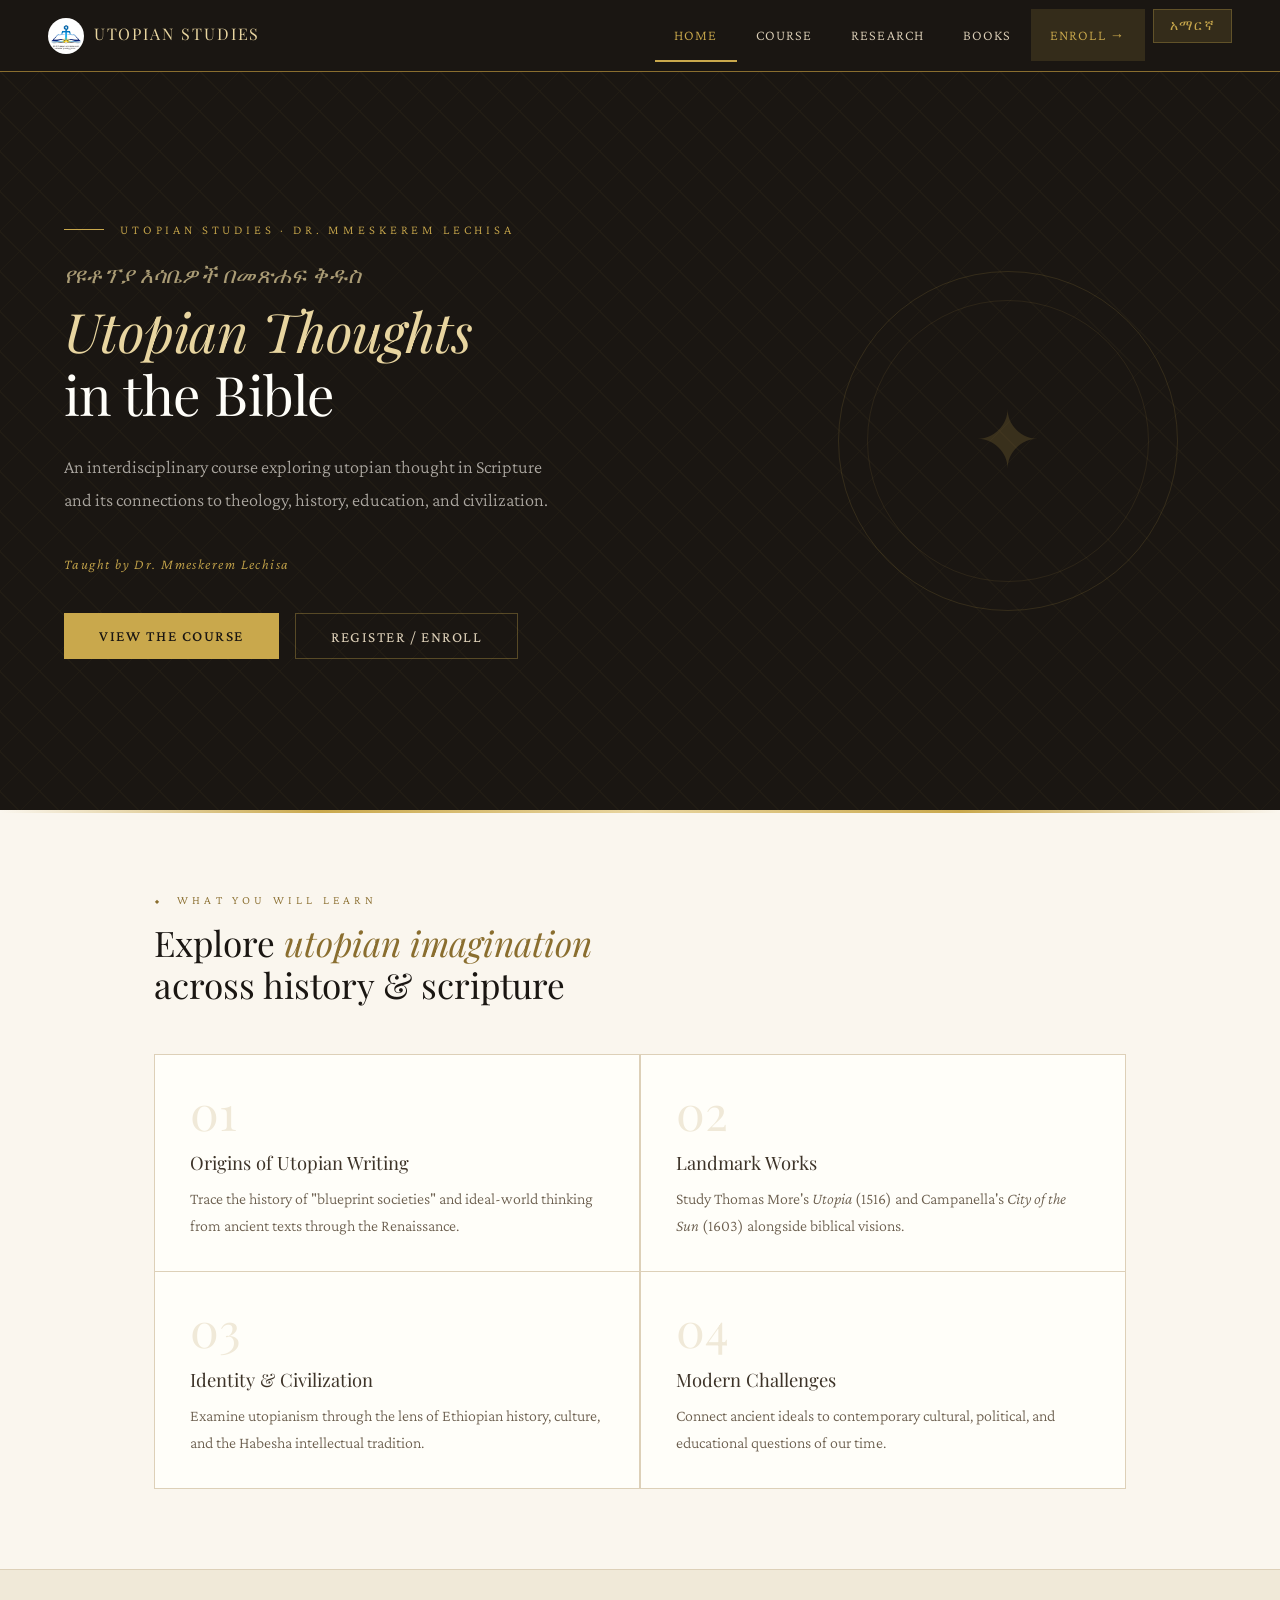
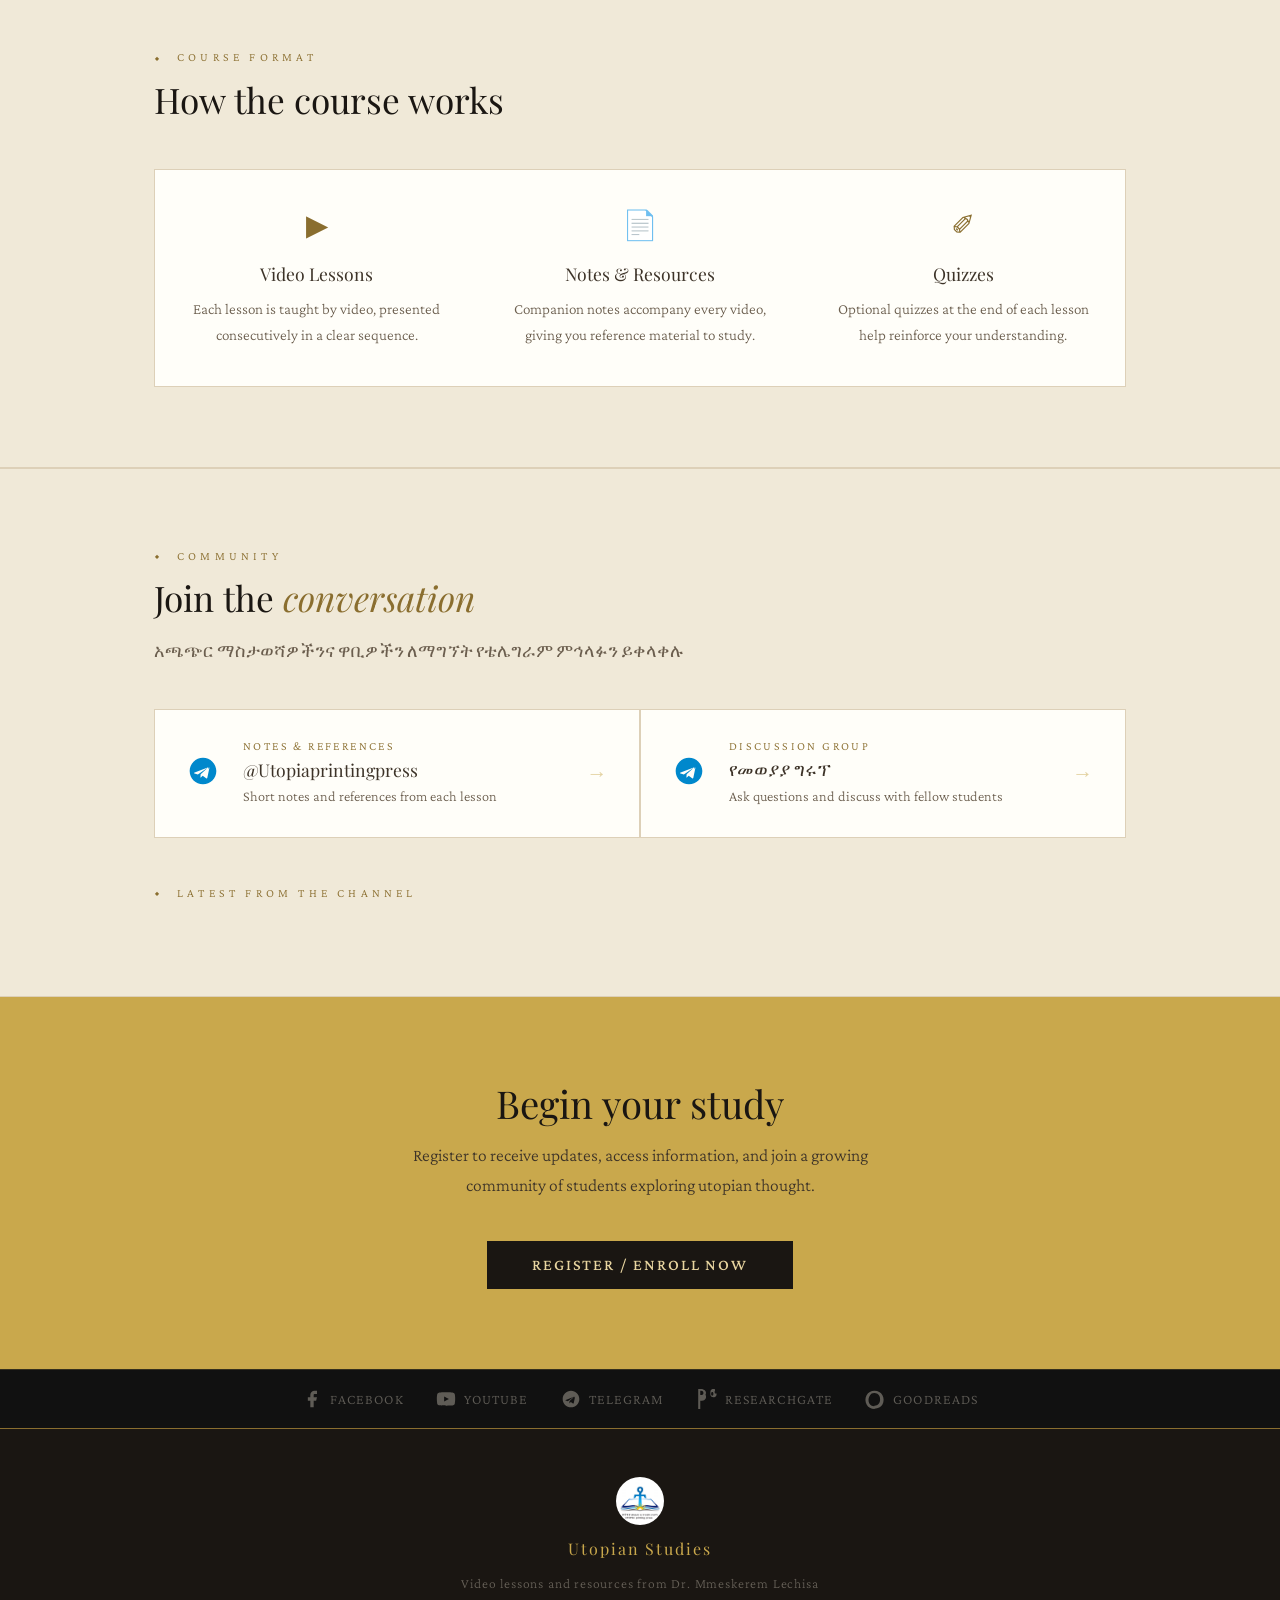
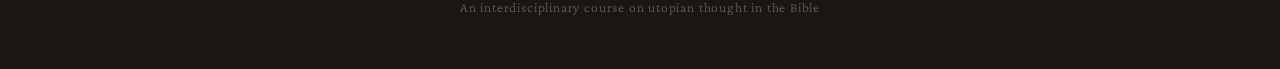
==== index.html @ ffee4a9e "Add files via upload" ====
<!DOCTYPE html>
<html lang="en">
<head>
<meta charset="UTF-8">
<meta name="viewport" content="width=device-width, initial-scale=1">
<title>Home | Utopian Studies</title>
<meta name="description" content="Video lessons and resources from Dr. Mmeskerem Lechisa.">
<link rel="preconnect" href="https://fonts.googleapis.com">
<link href="https://fonts.googleapis.com/css2?family=Playfair+Display:ital,wght@0,400;0,600;1,400&family=Crimson+Pro:ital,wght@0,300;0,400;0,500;1,300;1,400&display=swap" rel="stylesheet">
<link rel="stylesheet" href="css/style.css">
<style>
.telegram-section{background:var(--parchment-dark);border-top:1px solid var(--parchment-border);border-bottom:1px solid var(--parchment-border)}
.telegram-inner{padding-top:5rem;padding-bottom:5rem}
.telegram-intro{font-size:1.1rem;color:var(--ink-soft);line-height:1.9;margin-bottom:2.5rem;max-width:620px}
.telegram-cards{display:grid;grid-template-columns:1fr 1fr;gap:1.5px;background:var(--parchment-border);border:1.5px solid var(--parchment-border);margin-bottom:3rem}
.tg-card{background:var(--white);padding:1.8rem 2rem;display:flex;align-items:center;gap:1.5rem;text-decoration:none;transition:background 0.2s}
.tg-card:hover{background:var(--parchment)}
.tg-icon{color:#0088cc;flex-shrink:0}
.tg-info{flex:1}
.tg-label{font-size:0.75rem;letter-spacing:0.2em;text-transform:uppercase;color:var(--gold-dark);margin-bottom:0.3rem}
.tg-name{font-family:'Playfair Display',serif;font-size:1.1rem;color:var(--ink-mid);margin-bottom:0.3rem}
.tg-desc{font-size:0.9rem;color:var(--ink-soft);line-height:1.5}
.tg-arrow{color:var(--gold);font-size:1.3rem;opacity:0.5;transition:opacity 0.2s,transform 0.2s;flex-shrink:0}
.tg-card:hover .tg-arrow{opacity:1;transform:translateX(4px)}
.tg-embed-wrap{max-width:540px}
@media(max-width:700px){.telegram-cards{grid-template-columns:1fr}.tg-embed-wrap{max-width:100%}}
</style>
</head>
<body>

<nav>
  <a class="nav-brand" href="index.html" data-t="nav_brand"><img src="images/logo.jpg" alt="Utopia Printing Press logo" class="nav-logo">Utopian Studies</a>
  <button class="nav-toggle" aria-label="Toggle menu">&#9776;</button>
  <ul class="nav-links">
    <li><a href="index.html" class="active" data-t="nav_home">Home</a></li>
    <li><a href="course.html" data-t="nav_course">Course</a></li>
    <li><a href="about.html" data-t="nav_research">Research</a></li>
    <li><a href="books.html" data-t="nav_books">Books</a></li>
    <li><a href="enroll.html" class="nav-enroll" data-t="nav_enroll">Enroll &rarr;</a></li>
    <li><button id="lang-toggle-btn" onclick="toggleLang()" class="lang-btn">አማርኛ</button></li>
  </ul>
</nav>

<section class="hero">
  <div class="hero-bg-pattern"></div>
  <div class="hero-ornament"></div>
  <div class="hero-content">
    <div class="hero-eyebrow" data-t="hero_eyebrow">Utopian Studies &middot; Dr. Mmeskerem Lechisa</div>
    <div class="hero-amharic" data-t="hero_amharic">የዩቶፕያ እሳቤዎች በመጽሐፍ ቅዱስ</div>
    <h1 class="hero-title" data-t="hero_title"><em>Utopian Thoughts</em><br>in the Bible</h1>
    <p class="hero-desc" data-t="hero_desc">An interdisciplinary course exploring utopian thought in Scripture and its connections to theology, history, education, and civilization.</p>
    <p class="hero-author" data-t="hero_author">Taught by Dr. Mmeskerem Lechisa</p>
    <div class="hero-ctas">
      <a class="btn-primary" href="course.html" data-t="hero_btn1">View the Course</a>
      <a class="btn-outline" href="enroll.html" data-t="hero_btn2">Register / Enroll</a>
    </div>
  </div>
</section>

<div class="gold-divider"></div>

<div class="section">
  <div class="section-label" data-t="learn_label">What you will learn</div>
  <h2 class="section-title" data-t="learn_title">Explore <em>utopian imagination</em><br>across history &amp; scripture</h2>
  <div class="learn-grid">
    <div class="learn-card">
      <div class="learn-num">01</div>
      <h3 data-t="learn_1_h">Origins of Utopian Writing</h3>
      <p data-t="learn_1_p">Trace the history of "blueprint societies" and ideal-world thinking from ancient texts through the Renaissance.</p>
    </div>
    <div class="learn-card">
      <div class="learn-num">02</div>
      <h3 data-t="learn_2_h">Landmark Works</h3>
      <p data-t="learn_2_p">Study Thomas More's <em>Utopia</em> (1516) and Campanella's <em>City of the Sun</em> (1603) alongside biblical visions.</p>
    </div>
    <div class="learn-card">
      <div class="learn-num">03</div>
      <h3 data-t="learn_3_h">Identity &amp; Civilization</h3>
      <p data-t="learn_3_p">Examine utopianism through the lens of Ethiopian history, culture, and the Habesha intellectual tradition.</p>
    </div>
    <div class="learn-card">
      <div class="learn-num">04</div>
      <h3 data-t="learn_4_h">Modern Challenges</h3>
      <p data-t="learn_4_p">Connect ancient ideals to contemporary cultural, political, and educational questions of our time.</p>
    </div>
  </div>
</div>

<div class="format-section">
  <div class="section format-section-inner">
    <div class="section-label" data-t="format_label">Course format</div>
    <h2 class="section-title" data-t="format_title">How the course works</h2>
    <div class="format-grid">
      <div class="format-card">
        <div class="format-icon">&#9654;</div>
        <h3 data-t="format_1_h">Video Lessons</h3>
        <p data-t="format_1_p">Each lesson is taught by video, presented consecutively in a clear sequence.</p>
      </div>
      <div class="format-card">
        <div class="format-icon">&#128196;</div>
        <h3 data-t="format_2_h">Notes &amp; Resources</h3>
        <p data-t="format_2_p">Companion notes accompany every video, giving you reference material to study.</p>
      </div>
      <div class="format-card">
        <div class="format-icon">&#10000;</div>
        <h3 data-t="format_3_h">Quizzes</h3>
        <p data-t="format_3_p">Optional quizzes at the end of each lesson help reinforce your understanding.</p>
      </div>
    </div>
  </div>
</div>

<div class="telegram-section">
  <div class="section telegram-inner">
    <div class="section-label" data-t="tg_label">Community</div>
    <h2 class="section-title" data-t="tg_title">Join the <em>conversation</em></h2>
    <p class="telegram-intro" data-t="tg_intro">አጫጭር ማስታወሻዎችንና ዋቢዎችን ለማግኘት የቴሌግራም ምኅላፉን ይቀላቀሉ</p>
    <div class="telegram-cards">
      <a class="tg-card" href="https://t.me/Utopiaprintingpress" target="_blank" rel="noopener">
        <div class="tg-icon">
          <svg viewBox="0 0 24 24" fill="none" width="32" height="32"><path d="M12 2C6.477 2 2 6.477 2 12s4.477 10 10 10 10-4.477 10-10S17.523 2 12 2zm4.93 7.057l-1.68 7.921c-.125.558-.453.694-.917.432l-2.54-1.873-1.226 1.18c-.135.135-.25.25-.512.25l.183-2.584 4.705-4.25c.204-.183-.045-.283-.316-.1L8.145 14.71l-2.503-.782c-.544-.17-.555-.544.114-.805l9.773-3.768c.453-.163.85.112.4 1.702z" fill="currentColor"/></svg>
        </div>
        <div class="tg-info">
          <div class="tg-label" data-t="tg_1_label">Notes &amp; References</div>
          <div class="tg-name" data-t="tg_1_name">@Utopiaprintingpress</div>
          <div class="tg-desc" data-t="tg_1_desc">Short notes and references from each lesson</div>
        </div>
        <div class="tg-arrow">&rarr;</div>
      </a>
      <a class="tg-card" href="https://t.me/+PyIFdfa0aEAzMmNk" target="_blank" rel="noopener">
        <div class="tg-icon">
          <svg viewBox="0 0 24 24" fill="none" width="32" height="32"><path d="M12 2C6.477 2 2 6.477 2 12s4.477 10 10 10 10-4.477 10-10S17.523 2 12 2zm4.93 7.057l-1.68 7.921c-.125.558-.453.694-.917.432l-2.54-1.873-1.226 1.18c-.135.135-.25.25-.512.25l.183-2.584 4.705-4.25c.204-.183-.045-.283-.316-.1L8.145 14.71l-2.503-.782c-.544-.17-.555-.544.114-.805l9.773-3.768c.453-.163.85.112.4 1.702z" fill="currentColor"/></svg>
        </div>
        <div class="tg-info">
          <div class="tg-label" data-t="tg_2_label">Discussion Group</div>
          <div class="tg-name" data-t="tg_2_name">የመወያያ ግሩፕ</div>
          <div class="tg-desc" data-t="tg_2_desc">Ask questions and discuss with fellow students</div>
        </div>
        <div class="tg-arrow">&rarr;</div>
      </a>
    </div>
    <div class="tg-embed-wrap">
      <div class="section-label" style="margin-bottom:1rem" data-t="tg_embed_label">Latest from the channel</div>
      <script async src="https://telegram.org/js/telegram-widget.js?22" data-telegram-post="Utopiaprintingpress/1" data-width="100%" data-color="C9A84C"></script>
    </div>
  </div>
</div>

<div class="register-section">
  <h2 data-t="reg_title">Begin your study</h2>
  <p data-t="reg_desc">Register to receive updates, access information, and join a growing community of students exploring utopian thought.</p>
  <a class="btn-dark" href="enroll.html" data-t="reg_btn">Register / Enroll Now</a>
</div>


<div class="social-bar">
  <div class="social-inner">
    <div class="social-links">
      <a href="https://www.facebook.com/meskerem.l.debele/" target="_blank" rel="noopener" class="social-link" aria-label="Facebook">
        <svg width="20" height="20" viewBox="0 0 24 24" fill="currentColor"><path d="M18 2h-3a5 5 0 00-5 5v3H7v4h3v8h4v-8h3l1-4h-4V7a1 1 0 011-1h3z"/></svg>
        <span>Facebook</span>
      </a>
      <a href="https://www.youtube.com/channel/UCU0HSw0Vh1EhM1_XMR0sj8A" target="_blank" rel="noopener" class="social-link" aria-label="YouTube">
        <svg width="20" height="20" viewBox="0 0 24 24" fill="currentColor"><path d="M22.54 6.42a2.78 2.78 0 00-1.95-1.96C18.88 4 12 4 12 4s-6.88 0-8.59.46a2.78 2.78 0 00-1.95 1.96A29 29 0 001 12a29 29 0 00.46 5.58A2.78 2.78 0 003.41 19.6C5.12 20 12 20 12 20s6.88 0 8.59-.46a2.78 2.78 0 001.95-1.95A29 29 0 0023 12a29 29 0 00-.46-5.58zM9.75 15.02V8.98L15.5 12l-5.75 3.02z"/></svg>
        <span>YouTube</span>
      </a>
      <a href="https://t.me/Utopiaprintingpress" target="_blank" rel="noopener" class="social-link" aria-label="Telegram Channel">
        <svg width="20" height="20" viewBox="0 0 24 24" fill="currentColor"><path d="M12 2C6.477 2 2 6.477 2 12s4.477 10 10 10 10-4.477 10-10S17.523 2 12 2zm4.93 7.057l-1.68 7.921c-.125.558-.453.694-.917.432l-2.54-1.873-1.226 1.18c-.135.135-.25.25-.512.25l.183-2.584 4.705-4.25c.204-.183-.045-.283-.316-.1L8.145 14.71l-2.503-.782c-.544-.17-.555-.544.114-.805l9.773-3.768c.453-.163.85.112.4 1.702z"/></svg>
        <span>Telegram</span>
      </a>
      <a href="https://www.researchgate.net/profile/Meskerem-Debele" target="_blank" rel="noopener" class="social-link" aria-label="ResearchGate">
        <svg width="20" height="20" viewBox="0 0 24 24" fill="currentColor"><path d="M19.586 0c-.818 0-1.508.19-2.073.565-.563.377-.97.936-1.213 1.68a3.193 3.193 0 00-.112.437 8.365 8.365 0 00-.078.53 9 9 0 00-.05.727c-.01.282-.013.621-.013 1.016a31.121 31.121 0 00.014 1.017 9 9 0 00.05.727 7.946 7.946 0 00.077.53 3.193 3.193 0 00.113.436c.242.744.65 1.303 1.213 1.68.565.376 1.255.564 2.073.564.737 0 1.398-.148 1.985-.44a3.396 3.396 0 001.388-1.218c.348-.523.521-1.148.521-1.877v-.84H19.63v.84c0 .545-.115.96-.345 1.246-.23.288-.558.43-.985.43-.427 0-.756-.142-.985-.43-.23-.287-.344-.7-.344-1.246V5.368c0-.568.112-.995.336-1.282.225-.287.557-.43.993-.43.427 0 .754.143.985.43.23.287.345.714.345 1.282v.839h1.879v-.84c0-.728-.174-1.353-.521-1.876A3.396 3.396 0 0021.57.44C20.984.148 20.323 0 19.586 0zM1.453 .089v23.823H3.93v-9.913h2.014c.96 0 1.815-.19 2.56-.566a4.116 4.116 0 001.742-1.63c.416-.706.624-1.548.624-2.523 0-.975-.208-1.817-.624-2.523A4.116 4.116 0 007.504.657C6.759.281 5.904.089 4.944.089zm2.478 2.014h.933c.883 0 1.578.228 2.085.684.506.456.76 1.09.76 1.903 0 .812-.254 1.446-.76 1.902-.507.456-1.202.684-2.085.684H3.93z"/></svg>
        <span>ResearchGate</span>
      </a>
      <a href="https://www.goodreads.com/author/show/22308841.Dr_Meskerem_Lechissa" target="_blank" rel="noopener" class="social-link" aria-label="Goodreads">
        <svg width="20" height="20" viewBox="0 0 24 24" fill="currentColor"><path d="M11.43 23.992c-2.111 0-3.998-.498-5.661-1.494a10.392 10.392 0 01-3.846-4.035C.975 16.95.5 15.124.5 13.007c0-2.145.472-4.026 1.415-5.644.942-1.617 2.234-2.88 3.875-3.787C7.431 2.67 9.306 2.216 11.43 2.216c2.111 0 3.993.458 5.647 1.374 1.654.917 2.945 2.18 3.875 3.787.93 1.608 1.395 3.43 1.395 5.467 0 2.118-.465 3.994-1.395 5.628-.93 1.635-2.22 2.912-3.875 3.828-1.654.917-3.536 1.375-5.647 1.375v.317zm-.26-3.83c1.39 0 2.61-.33 3.663-.99 1.053-.66 1.862-1.573 2.427-2.738.565-1.165.847-2.487.847-3.968 0-1.497-.28-2.82-.847-3.968-.565-1.148-1.374-2.053-2.427-2.713-1.053-.66-2.274-.99-3.663-.99-1.39 0-2.61.33-3.663.99C6.454 7.124 5.645 8.03 5.08 9.177c-.565 1.148-.848 2.47-.848 3.968 0 1.481.283 2.803.848 3.968.565 1.165 1.374 2.077 2.427 2.738 1.053.66 2.274.99 3.663.99z"/></svg>
        <span>Goodreads</span>
      </a>
    </div>
  </div>
</div>

<footer>
  <div class="footer-brand"><img src="images/logo.jpg" alt="Utopia Printing Press logo" class="footer-logo"><span data-t="nav_brand">Utopian Studies</span></div>
  <p data-t="footer_sub">Video lessons and resources from Dr. Mmeskerem Lechisa<br>An interdisciplinary course on utopian thought in the Bible</p>
</footer>

<script src="js/nav.js"></script>
<script src="js/lang.js"></script>
</body>
</html>
---- css/style.css ----
/* =============================================
   Utopian Studies — Main Stylesheet
   ============================================= */

*{margin:0;padding:0;box-sizing:border-box}

:root{
  --gold:#C9A84C;
  --gold-light:#E8D5A0;
  --gold-dark:#8A6E2F;
  --ink:#1A1612;
  --ink-mid:#3D3328;
  --ink-soft:#6B5E4E;
  --parchment:#FAF6EE;
  --parchment-dark:#F0E9D8;
  --parchment-border:#DDD0B8;
  --white:#FFFEF9;
}

html{scroll-behavior:smooth}

body{
  background:var(--parchment);
  font-family:'Crimson Pro',Georgia,serif;
  font-weight:300;
  color:var(--ink);
  min-height:100vh;
  overflow-x:hidden;
  font-size:17px;
}

/* ---- NAVIGATION ---- */
nav{
  background:var(--ink);
  padding:0 3rem;
  display:flex;
  align-items:center;
  justify-content:space-between;
  position:sticky;
  top:0;
  z-index:100;
  border-bottom:1px solid var(--gold-dark);
}

.nav-brand{
  font-family:'Playfair Display',serif;
  font-size:1rem;
  color:var(--gold-light);
  letter-spacing:0.12em;
  text-transform:uppercase;
  padding:1.1rem 0;
  font-weight:400;
  text-decoration:none;
  white-space:nowrap;
}

.nav-links{
  display:flex;
  gap:0;
  list-style:none;
}

.nav-links li a{
  display:block;
  padding:1.1rem 1.2rem;
  font-family:'Crimson Pro',serif;
  font-size:0.9rem;
  letter-spacing:0.08em;
  color:var(--parchment-border);
  text-decoration:none;
  text-transform:uppercase;
  transition:color 0.2s,background 0.2s;
  white-space:nowrap;
}

.nav-links li a:hover{
  color:var(--gold-light);
  background:rgba(201,168,76,0.08);
}

.nav-links li a.active{
  color:var(--gold);
  border-bottom:2px solid var(--gold);
}

.nav-enroll{
  background:rgba(201,168,76,0.15);
  color:var(--gold) !important;
}

.nav-enroll:hover{
  background:rgba(201,168,76,0.25) !important;
}

/* Mobile nav toggle */
.nav-toggle{
  display:none;
  background:none;
  border:1px solid rgba(201,168,76,0.3);
  color:var(--gold);
  font-size:1.2rem;
  padding:0.4rem 0.7rem;
  cursor:pointer;
}

/* ---- HERO ---- */
.hero{
  min-height:82vh;
  display:flex;
  align-items:center;
  position:relative;
  overflow:hidden;
  background:var(--ink);
}

.hero-bg-pattern{
  position:absolute;
  inset:0;
  opacity:0.04;
  background-image:
    repeating-linear-gradient(45deg,var(--gold) 0,var(--gold) 1px,transparent 0,transparent 50%),
    repeating-linear-gradient(-45deg,var(--gold) 0,var(--gold) 1px,transparent 0,transparent 50%);
  background-size:40px 40px;
}

.hero-ornament{
  position:absolute;
  top:50%;
  right:8%;
  transform:translateY(-50%);
  width:340px;
  height:340px;
  border:1px solid rgba(201,168,76,0.15);
  border-radius:50%;
  display:flex;
  align-items:center;
  justify-content:center;
  pointer-events:none;
}

.hero-ornament::before{
  content:'';
  position:absolute;
  width:280px;
  height:280px;
  border:1px solid rgba(201,168,76,0.1);
  border-radius:50%;
}

.hero-ornament::after{
  content:'✦';
  font-size:5rem;
  color:rgba(201,168,76,0.18);
  line-height:1;
}

.hero-content{
  position:relative;
  z-index:2;
  max-width:660px;
  padding:5rem 3rem 5rem 4rem;
}

.hero-eyebrow{
  font-family:'Crimson Pro',serif;
  font-size:0.8rem;
  letter-spacing:0.3em;
  color:var(--gold);
  text-transform:uppercase;
  margin-bottom:1.4rem;
  display:flex;
  align-items:center;
  gap:1rem;
}

.hero-eyebrow::before{
  content:'';
  display:inline-block;
  width:40px;
  height:1px;
  background:var(--gold);
  flex-shrink:0;
}

.hero-amharic{
  font-family:'Playfair Display',serif;
  font-style:italic;
  font-size:1.4rem;
  color:var(--gold-light);
  margin-bottom:0.6rem;
  opacity:0.7;
  line-height:1.4;
}

.hero-title{
  font-family:'Playfair Display',serif;
  font-size:3.4rem;
  font-weight:400;
  color:var(--white);
  line-height:1.15;
  margin-bottom:1.6rem;
  letter-spacing:-0.01em;
}

.hero-title em{
  font-style:italic;
  color:var(--gold-light);
}

.hero-desc{
  font-size:1.15rem;
  color:rgba(250,246,238,0.65);
  line-height:1.8;
  margin-bottom:2.4rem;
  max-width:500px;
  font-weight:300;
}

.hero-author{
  font-size:0.9rem;
  color:var(--gold);
  letter-spacing:0.1em;
  margin-bottom:2.6rem;
  font-style:italic;
}

.hero-ctas{
  display:flex;
  gap:1rem;
  flex-wrap:wrap;
}

/* ---- BUTTONS ---- */
.btn-primary{
  background:var(--gold);
  color:var(--ink);
  border:none;
  padding:0.85rem 2.2rem;
  font-family:'Crimson Pro',serif;
  font-size:0.95rem;
  font-weight:500;
  letter-spacing:0.1em;
  text-transform:uppercase;
  cursor:pointer;
  transition:background 0.2s,transform 0.15s;
  text-decoration:none;
  display:inline-block;
}

.btn-primary:hover{background:var(--gold-light);transform:translateY(-1px)}

.btn-outline{
  background:transparent;
  color:var(--parchment-border);
  border:1px solid rgba(201,168,76,0.35);
  padding:0.85rem 2.2rem;
  font-family:'Crimson Pro',serif;
  font-size:0.95rem;
  font-weight:400;
  letter-spacing:0.1em;
  text-transform:uppercase;
  cursor:pointer;
  transition:border-color 0.2s,color 0.2s,transform 0.15s;
  text-decoration:none;
  display:inline-block;
}

.btn-outline:hover{border-color:var(--gold);color:var(--gold);transform:translateY(-1px)}

.btn-dark{
  background:var(--ink);
  color:var(--gold-light);
  border:none;
  padding:0.95rem 2.8rem;
  font-family:'Crimson Pro',serif;
  font-size:1rem;
  font-weight:500;
  letter-spacing:0.12em;
  text-transform:uppercase;
  cursor:pointer;
  transition:background 0.2s,transform 0.15s;
  text-decoration:none;
  display:inline-block;
}

.btn-dark:hover{background:var(--ink-mid);transform:translateY(-1px)}

/* ---- DIVIDER ---- */
.gold-divider{
  height:3px;
  background:linear-gradient(90deg,transparent,var(--gold),var(--gold-light),var(--gold),transparent);
}

/* ---- SECTIONS ---- */
.section{
  padding:5rem 4rem;
  max-width:1100px;
  margin:0 auto;
}

.section-label{
  font-size:0.75rem;
  letter-spacing:0.35em;
  text-transform:uppercase;
  color:var(--gold-dark);
  margin-bottom:0.9rem;
  display:flex;
  align-items:center;
  gap:0.8rem;
}

.section-label::before{content:'⬥';font-size:0.6rem}

.section-title{
  font-family:'Playfair Display',serif;
  font-size:2.2rem;
  font-weight:400;
  color:var(--ink);
  line-height:1.2;
  margin-bottom:1rem;
}

.section-title em{font-style:italic;color:var(--gold-dark)}

/* ---- LEARN GRID ---- */
.learn-grid{
  display:grid;
  grid-template-columns:repeat(2,1fr);
  gap:1.5px;
  margin-top:3rem;
  background:var(--parchment-border);
  border:1.5px solid var(--parchment-border);
}

.learn-card{
  background:var(--white);
  padding:2rem 2.2rem;
  transition:background 0.2s;
}

.learn-card:hover{background:var(--parchment)}

.learn-num{
  font-family:'Playfair Display',serif;
  font-size:3rem;
  font-weight:400;
  color:var(--parchment-dark);
  line-height:1;
  margin-bottom:1rem;
}

.learn-card h3{
  font-family:'Playfair Display',serif;
  font-size:1.15rem;
  font-weight:400;
  color:var(--ink-mid);
  margin-bottom:0.6rem;
  line-height:1.3;
}

.learn-card p{
  font-size:1rem;
  color:var(--ink-soft);
  line-height:1.7;
}

/* ---- FORMAT SECTION ---- */
.format-section{
  background:var(--parchment-dark);
  border-top:1px solid var(--parchment-border);
  border-bottom:1px solid var(--parchment-border);
}

.format-section-inner{padding-top:5rem;padding-bottom:5rem}

.format-grid{
  display:grid;
  grid-template-columns:repeat(3,1fr);
  gap:0;
  margin-top:3rem;
  border:1px solid var(--parchment-border);
  background:var(--parchment-border);
}

.format-card{
  background:var(--white);
  padding:2.4rem 2rem;
  text-align:center;
}

.format-icon{
  font-size:1.8rem;
  color:var(--gold-dark);
  margin-bottom:1.2rem;
}

.format-card h3{
  font-family:'Playfair Display',serif;
  font-size:1.1rem;
  font-weight:400;
  color:var(--ink-mid);
  margin-bottom:0.7rem;
}

.format-card p{
  font-size:0.95rem;
  color:var(--ink-soft);
  line-height:1.7;
}

/* ---- REGISTER SECTION ---- */
.register-section{
  background:var(--gold);
  padding:5rem 4rem;
  text-align:center;
}

.register-section h1,
.register-section h2{
  font-family:'Playfair Display',serif;
  font-size:2.4rem;
  font-weight:400;
  color:var(--ink);
  margin-bottom:0.8rem;
}

.register-section p{
  font-size:1.1rem;
  color:var(--ink-mid);
  margin-bottom:2.5rem;
  max-width:480px;
  margin-left:auto;
  margin-right:auto;
  line-height:1.7;
}

/* ---- PAGE HERO DARK ---- */
.page-hero-dark{
  background:var(--ink);
  padding:4rem 0 3rem;
}

.page-hero-title{
  font-family:'Playfair Display',serif;
  font-size:2.8rem;
  font-weight:400;
  color:var(--white);
  line-height:1.2;
  margin-top:0.5rem;
}

.page-hero-desc{
  color:rgba(240,233,216,0.55);
  font-size:1.05rem;
  margin-top:1rem;
  max-width:560px;
  line-height:1.7;
}

/* ---- LESSONS ---- */
.lessons-bg{
  background:var(--ink);
  padding:4rem 0;
}

.lessons-inner{
  max-width:1100px;
  margin:0 auto;
  padding:0 4rem;
}

.what-youll-learn{
  margin-bottom:3rem;
}

.learn-bullets{
  list-style:none;
  margin-top:1.2rem;
  display:flex;
  flex-direction:column;
  gap:0.8rem;
}

.learn-bullets li{
  color:rgba(240,233,216,0.65);
  font-size:1.05rem;
  line-height:1.6;
  padding-left:1.5rem;
  position:relative;
}

.learn-bullets li::before{
  content:'⬥';
  position:absolute;
  left:0;
  color:var(--gold);
  font-size:0.7rem;
  top:0.35em;
}

.learn-bullets li em{color:var(--gold-light);font-style:italic}

.lessons-list{
  margin-top:1.5rem;
  display:flex;
  flex-direction:column;
  gap:0;
  border:1px solid rgba(201,168,76,0.2);
}

.lesson-row{
  display:flex;
  align-items:center;
  gap:2rem;
  padding:1.5rem 2rem;
  border-bottom:1px solid rgba(201,168,76,0.12);
  cursor:pointer;
  transition:background 0.2s;
  text-decoration:none;
  color:inherit;
}

.lesson-row:last-child{border-bottom:none}

.lesson-row:hover{background:rgba(201,168,76,0.07)}

.lesson-num{
  font-family:'Playfair Display',serif;
  font-size:1.6rem;
  font-weight:400;
  color:var(--gold);
  min-width:2.5rem;
  opacity:0.7;
}

.lesson-info{flex:1}

.lesson-title{
  font-family:'Playfair Display',serif;
  font-size:1.05rem;
  color:var(--parchment-border);
  font-weight:400;
  margin-bottom:0.2rem;
}

.lesson-sub{
  font-size:0.88rem;
  color:rgba(240,233,216,0.4);
  letter-spacing:0.05em;
}

.lesson-arrow{
  color:var(--gold);
  opacity:0.5;
  font-size:1.2rem;
  transition:opacity 0.2s,transform 0.2s;
}

.lesson-row:hover .lesson-arrow{opacity:1;transform:translateX(4px)}

.lesson-badge{
  font-size:0.72rem;
  letter-spacing:0.1em;
  text-transform:uppercase;
  padding:0.3rem 0.8rem;
  color:var(--gold);
  border:1px solid rgba(201,168,76,0.3);
}

/* ---- LESSON DETAIL PAGE ---- */
.lesson-breadcrumb{
  margin-bottom:1.5rem;
}

.lesson-breadcrumb a{
  color:rgba(240,233,216,0.45);
  font-size:0.9rem;
  letter-spacing:0.06em;
  text-decoration:none;
  text-transform:uppercase;
  transition:color 0.2s;
}

.lesson-breadcrumb a:hover{color:var(--gold)}

.lesson-body{padding-top:4rem;padding-bottom:4rem}

.video-placeholder{
  width:100%;
  aspect-ratio:16/9;
  background:var(--ink-mid);
  display:flex;
  align-items:center;
  justify-content:center;
  margin-bottom:3rem;
  border:1px solid var(--parchment-border);
}

.video-placeholder iframe{
  width:100%;
  height:100%;
  border:none;
  display:block;
}

.video-inner{
  color:rgba(240,233,216,0.3);
  font-size:1.1rem;
  letter-spacing:0.1em;
  text-align:center;
}

.lesson-notes{
  max-width:720px;
  margin:0 auto;
}

.lesson-notes h2{
  font-family:'Playfair Display',serif;
  font-size:1.6rem;
  font-weight:400;
  color:var(--ink);
  margin-bottom:1.2rem;
  padding-bottom:0.8rem;
  border-bottom:1px solid var(--parchment-border);
}

.lesson-notes h3{
  font-family:'Playfair Display',serif;
  font-size:1.2rem;
  font-weight:400;
  color:var(--ink-mid);
  margin:2rem 0 0.8rem;
}

.lesson-notes p{
  font-size:1.05rem;
  color:var(--ink-soft);
  line-height:1.8;
  margin-bottom:1rem;
}

.lesson-notes ul,.lesson-notes ol{
  margin:0.5rem 0 1.2rem 1.5rem;
  color:var(--ink-soft);
  line-height:1.8;
  font-size:1.05rem;
}

.lesson-notes li{margin-bottom:0.4rem}

.lesson-nav{
  display:flex;
  justify-content:space-between;
  align-items:center;
  max-width:720px;
  margin:3rem auto 0;
  padding-top:2rem;
  border-top:1px solid var(--parchment-border);
  gap:1rem;
}

/* ---- ABOUT PAGE ---- */
.about-layout{
  display:grid;
  grid-template-columns:1fr 1.8fr;
  gap:4rem;
  align-items:start;
  margin-top:3rem;
}

.about-portrait{
  background:var(--parchment-dark);
  border:1px solid var(--parchment-border);
  aspect-ratio:3/4;
  display:flex;
  flex-direction:column;
  align-items:center;
  justify-content:center;
  gap:1rem;
}

.portrait-initials{
  font-family:'Playfair Display',serif;
  font-size:4rem;
  color:var(--gold-dark);
  opacity:0.4;
}

.portrait-caption{
  font-size:0.85rem;
  letter-spacing:0.15em;
  text-transform:uppercase;
  color:var(--ink-soft);
}

.about-body h3{
  font-family:'Playfair Display',serif;
  font-size:1.4rem;
  font-weight:400;
  color:var(--ink);
  margin:2rem 0 0.8rem;
}

.about-body h3:first-child{margin-top:0}

.about-body p{
  font-size:1.05rem;
  color:var(--ink-soft);
  line-height:1.8;
  margin-bottom:1rem;
}

.pub-list{
  list-style:none;
  display:flex;
  flex-direction:column;
  gap:1rem;
}

.pub-list li{
  padding:1.2rem;
  border-left:3px solid var(--gold);
  background:var(--parchment-dark);
}

.pub-title{
  font-family:'Playfair Display',serif;
  font-size:1rem;
  color:var(--ink-mid);
  margin-bottom:0.3rem;
}

.pub-meta{
  font-size:0.88rem;
  color:var(--ink-soft);
  font-style:italic;
}

/* ---- BOOKS PAGE ---- */
.books-grid{
  display:grid;
  grid-template-columns:repeat(3,1fr);
  gap:2rem;
  margin-top:3rem;
}

.book-card{display:flex;flex-direction:column}

.book-cover{
  aspect-ratio:2/3;
  background:var(--ink-mid);
  display:flex;
  align-items:center;
  justify-content:center;
  padding:1.5rem;
  margin-bottom:1rem;
  position:relative;
  overflow:hidden;
}

.book-cover::before{
  content:'';
  position:absolute;
  top:0;right:0;bottom:0;
  width:8px;
  background:rgba(201,168,76,0.25);
}

.book-cover-text{
  font-family:'Playfair Display',serif;
  font-size:1rem;
  font-style:italic;
  color:var(--gold-light);
  text-align:center;
  line-height:1.5;
  opacity:0.7;
}

.book-title{
  font-family:'Playfair Display',serif;
  font-size:1rem;
  color:var(--ink-mid);
  margin-bottom:0.3rem;
}

.book-meta{
  font-size:0.88rem;
  color:var(--ink-soft);
  font-style:italic;
}

/* ---- FOOTER ---- */
footer{
  background:var(--ink);
  padding:3rem 4rem;
  text-align:center;
  border-top:1px solid var(--gold-dark);
}

footer p{
  font-size:0.85rem;
  color:rgba(240,233,216,0.35);
  letter-spacing:0.06em;
  line-height:1.8;
}

.footer-brand{
  font-family:'Playfair Display',serif;
  font-size:1rem;
  color:var(--gold);
  margin-bottom:0.8rem;
  letter-spacing:0.12em;
}

/* ---- RESPONSIVE ---- */
@media(max-width:900px){
  nav{padding:0 1.5rem}
  .nav-toggle{display:block}
  .nav-links{
    display:none;
    position:absolute;
    top:100%;
    left:0;right:0;
    background:var(--ink);
    flex-direction:column;
    border-top:1px solid var(--gold-dark);
    border-bottom:1px solid var(--gold-dark);
  }
  .nav-links.open{display:flex}
  .nav-links li a{padding:1rem 2rem;border-bottom:1px solid rgba(201,168,76,0.1)}
  .nav-links li a.active{border-bottom:1px solid rgba(201,168,76,0.1)}

  .hero{min-height:auto}
  .hero-content{padding:3.5rem 1.5rem}
  .hero-title{font-size:2.4rem}
  .hero-ornament{display:none}

  .section{padding:3.5rem 1.5rem}
  .learn-grid{grid-template-columns:1fr}
  .format-grid{grid-template-columns:1fr}
  .books-grid{grid-template-columns:repeat(2,1fr)}
  .about-layout{grid-template-columns:1fr}
  .about-portrait{max-width:280px;aspect-ratio:1/1}

  .lessons-inner{padding:0 1.5rem}
  .lesson-row{padding:1.2rem 1rem;gap:1rem}
  .lesson-badge{display:none}

  .register-section{padding:4rem 1.5rem}
  footer{padding:3rem 1.5rem}

  .page-hero-dark .section{padding:3rem 1.5rem}
  .page-hero-title{font-size:2rem}
  .lesson-body{padding:3rem 1.5rem}
  .lesson-nav{flex-direction:column;align-items:stretch;text-align:center}
}

@media(max-width:540px){
  .hero-title{font-size:2rem}
  .section-title{font-size:1.8rem}
  .books-grid{grid-template-columns:1fr}
  .hero-ctas{flex-direction:column}
  .hero-ctas .btn-primary,
  .hero-ctas .btn-outline{text-align:center}
}

/* ---- LANGUAGE TOGGLE ---- */
.lang-btn{
  background:rgba(201,168,76,0.15);
  color:var(--gold);
  border:1px solid rgba(201,168,76,0.3);
  padding:0.5rem 1rem;
  font-family:'Crimson Pro',serif;
  font-size:0.85rem;
  letter-spacing:0.1em;
  cursor:pointer;
  transition:background 0.2s,color 0.2s;
  margin-left:0.5rem;
}
.lang-btn:hover{background:rgba(201,168,76,0.3);color:var(--gold-light)}

/* ---- SOCIAL BAR ---- */
.social-bar{background:#111;border-top:1px solid rgba(201,168,76,0.2);padding:1.2rem 4rem}
.social-inner{max-width:1100px;margin:0 auto;display:flex;align-items:center;justify-content:center}
.social-links{display:flex;gap:2rem;flex-wrap:wrap;justify-content:center}
.social-link{display:flex;align-items:center;gap:0.5rem;color:rgba(240,233,216,0.35);text-decoration:none;font-family:'Crimson Pro',serif;font-size:0.88rem;letter-spacing:0.08em;text-transform:uppercase;transition:color 0.2s}
.social-link:hover{color:var(--gold)}
@media(max-width:600px){.social-bar{padding:1.2rem 1.5rem}.social-links{gap:1.2rem}}

/* ---- LOGO ---- */
.nav-logo{height:36px;width:36px;object-fit:contain;border-radius:50%;margin-right:0.6rem;vertical-align:middle;flex-shrink:0}
.footer-logo{height:48px;width:48px;object-fit:contain;border-radius:50%;margin:0 auto 0.8rem;display:block}
.footer-brand{display:flex;flex-direction:column;align-items:center}
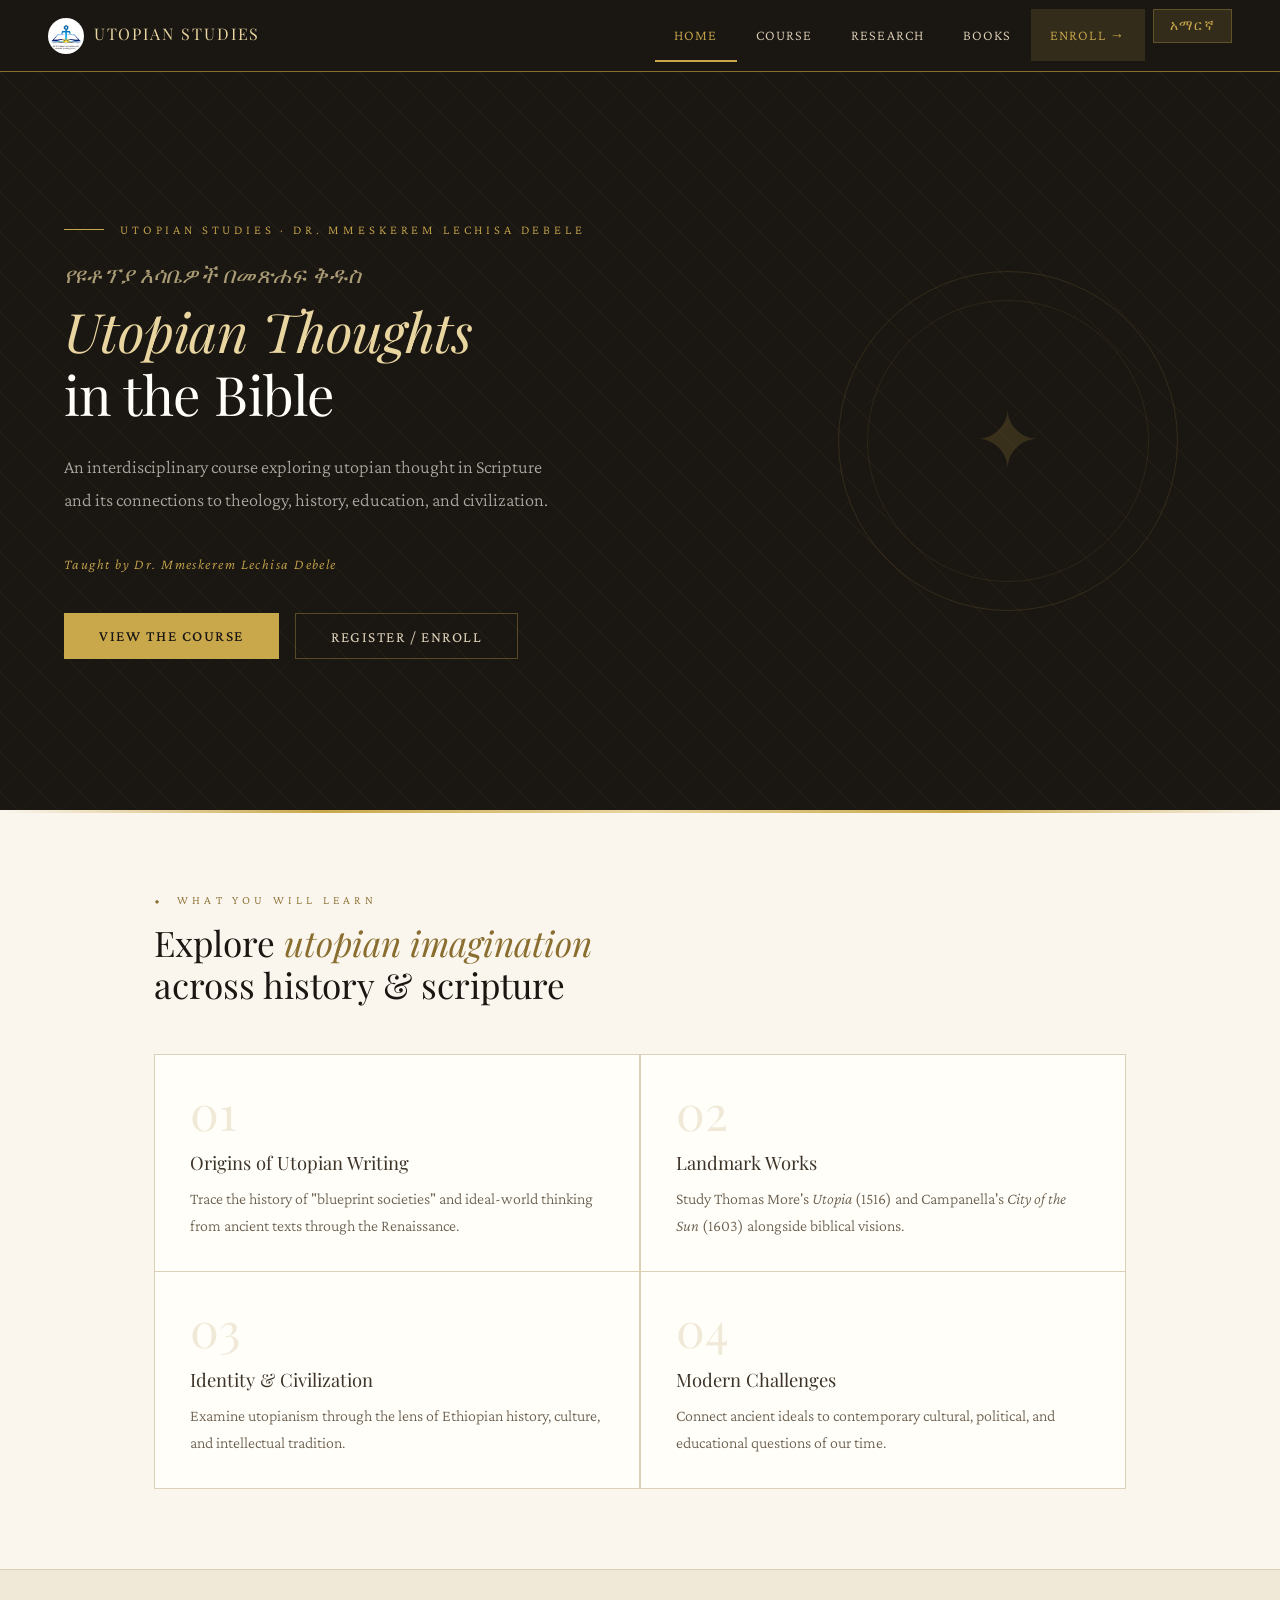
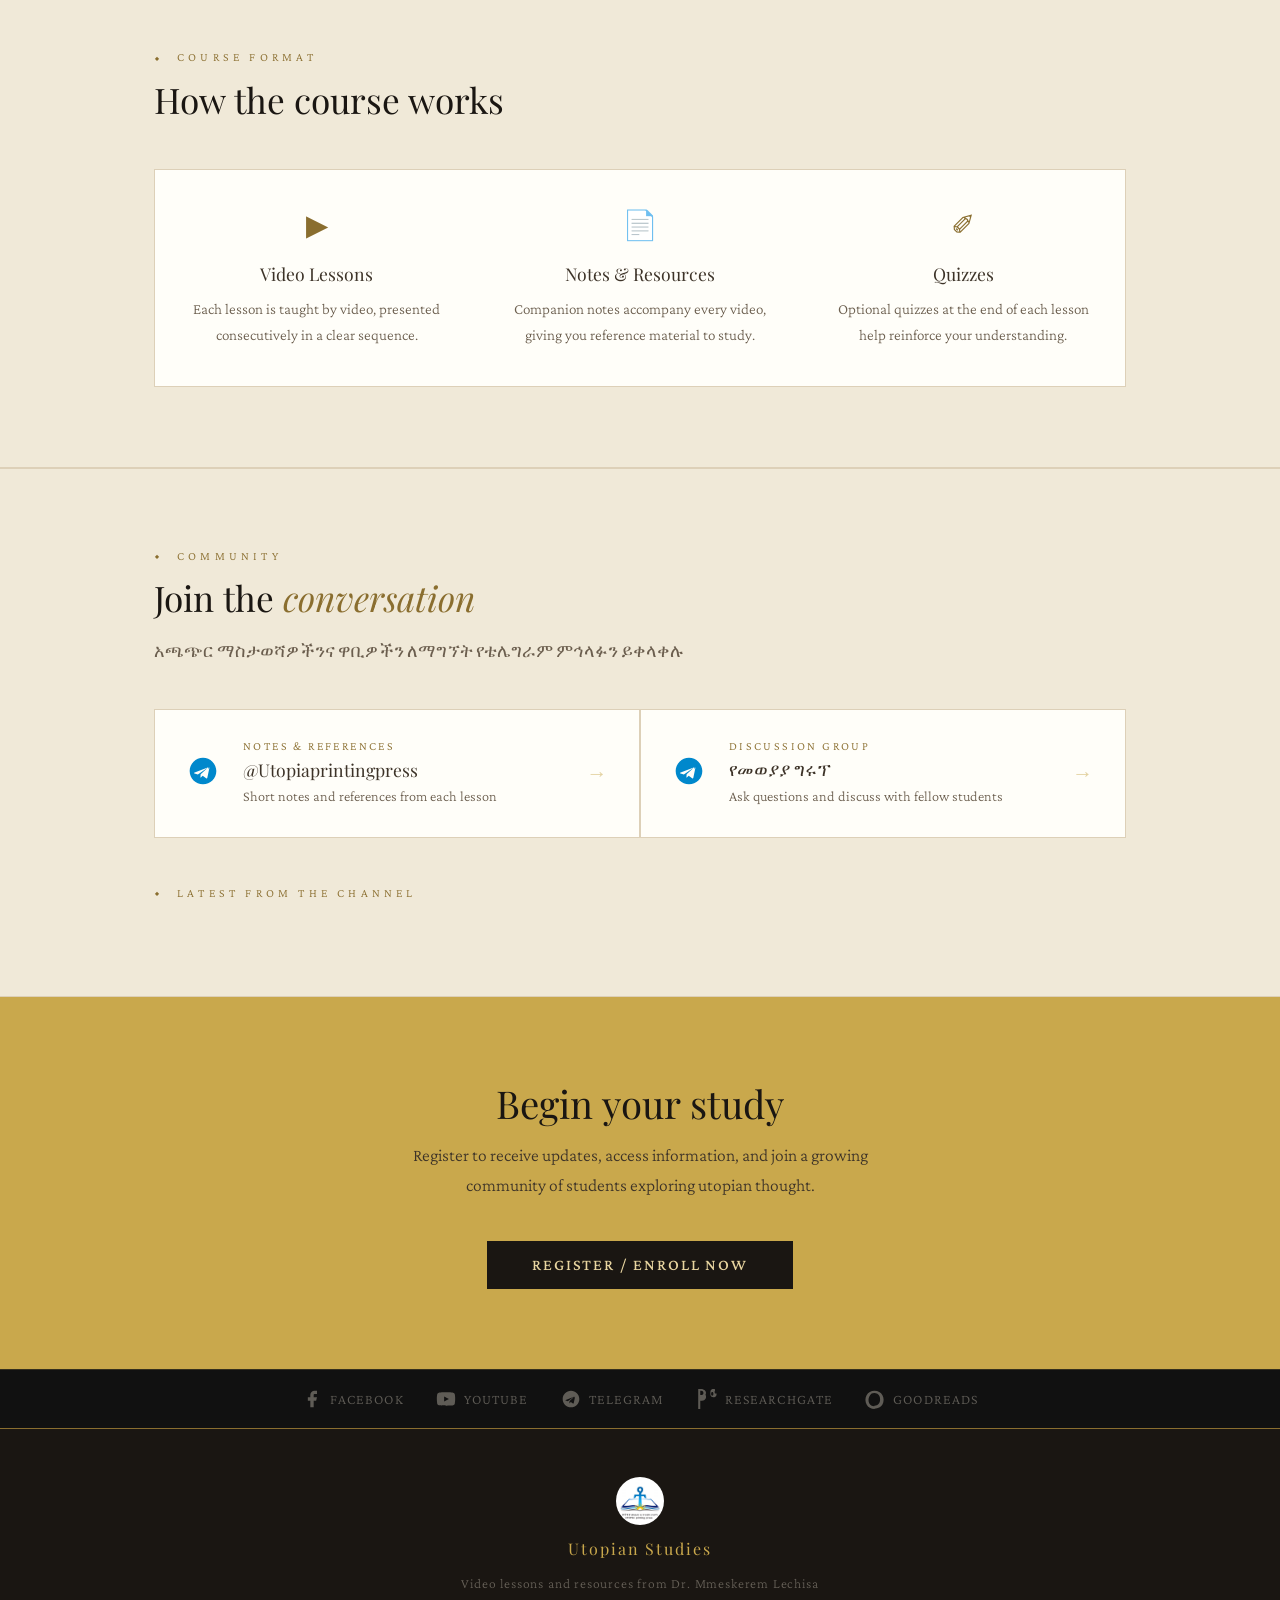
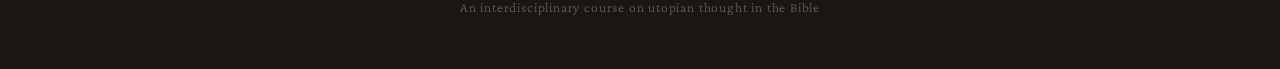
==== commit b5d3a19a: "Update index.html" ====
--- a/index.html
+++ b/index.html
@@ -4,7 +4,7 @@
 <meta charset="UTF-8">
 <meta name="viewport" content="width=device-width, initial-scale=1">
 <title>Home | Utopian Studies</title>
-<meta name="description" content="Video lessons and resources from Dr. Mmeskerem Lechisa.">
+<meta name="description" content="Video lessons and resources from Dr. Mmeskerem Lechisa Debele.">
 <link rel="preconnect" href="https://fonts.googleapis.com">
 <link href="https://fonts.googleapis.com/css2?family=Playfair+Display:ital,wght@0,400;0,600;1,400&family=Crimson+Pro:ital,wght@0,300;0,400;0,500;1,300;1,400&display=swap" rel="stylesheet">
 <link rel="stylesheet" href="css/style.css">
@@ -45,11 +45,11 @@
   <div class="hero-bg-pattern"></div>
   <div class="hero-ornament"></div>
   <div class="hero-content">
-    <div class="hero-eyebrow" data-t="hero_eyebrow">Utopian Studies &middot; Dr. Mmeskerem Lechisa</div>
+    <div class="hero-eyebrow" data-t="hero_eyebrow">Utopian Studies &middot; Dr. Mmeskerem Lechisa Debele</div>
     <div class="hero-amharic" data-t="hero_amharic">የዩቶፕያ እሳቤዎች በመጽሐፍ ቅዱስ</div>
     <h1 class="hero-title" data-t="hero_title"><em>Utopian Thoughts</em><br>in the Bible</h1>
     <p class="hero-desc" data-t="hero_desc">An interdisciplinary course exploring utopian thought in Scripture and its connections to theology, history, education, and civilization.</p>
-    <p class="hero-author" data-t="hero_author">Taught by Dr. Mmeskerem Lechisa</p>
+    <p class="hero-author" data-t="hero_author">Taught by Dr. Mmeskerem Lechisa Debele</p>
     <div class="hero-ctas">
       <a class="btn-primary" href="course.html" data-t="hero_btn1">View the Course</a>
       <a class="btn-outline" href="enroll.html" data-t="hero_btn2">Register / Enroll</a>
@@ -76,7 +76,7 @@
     <div class="learn-card">
       <div class="learn-num">03</div>
       <h3 data-t="learn_3_h">Identity &amp; Civilization</h3>
-      <p data-t="learn_3_p">Examine utopianism through the lens of Ethiopian history, culture, and the Habesha intellectual tradition.</p>
+      <p data-t="learn_3_p">Examine utopianism through the lens of Ethiopian history, culture, and intellectual tradition.</p>
     </div>
     <div class="learn-card">
       <div class="learn-num">04</div>
@@ -188,4 +188,4 @@
 <script src="js/nav.js"></script>
 <script src="js/lang.js"></script>
 </body>
-</html>+</html>
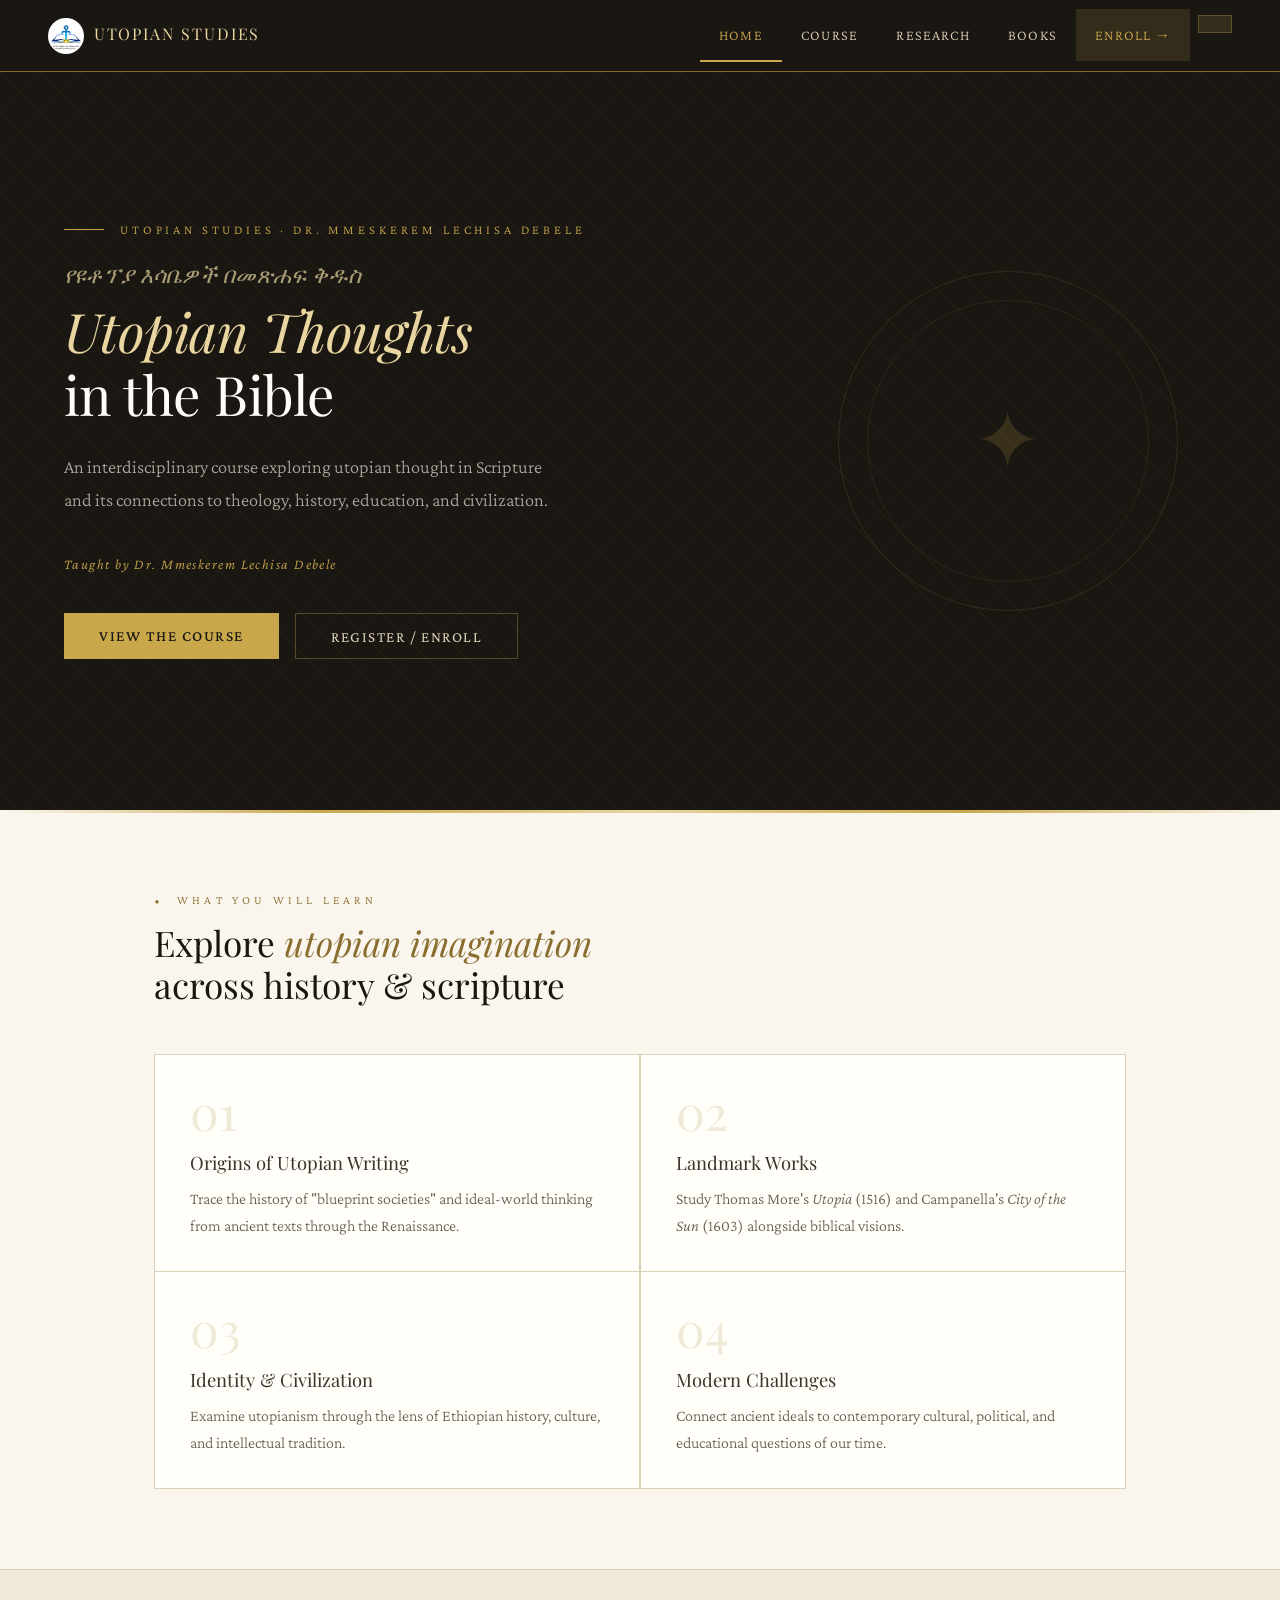
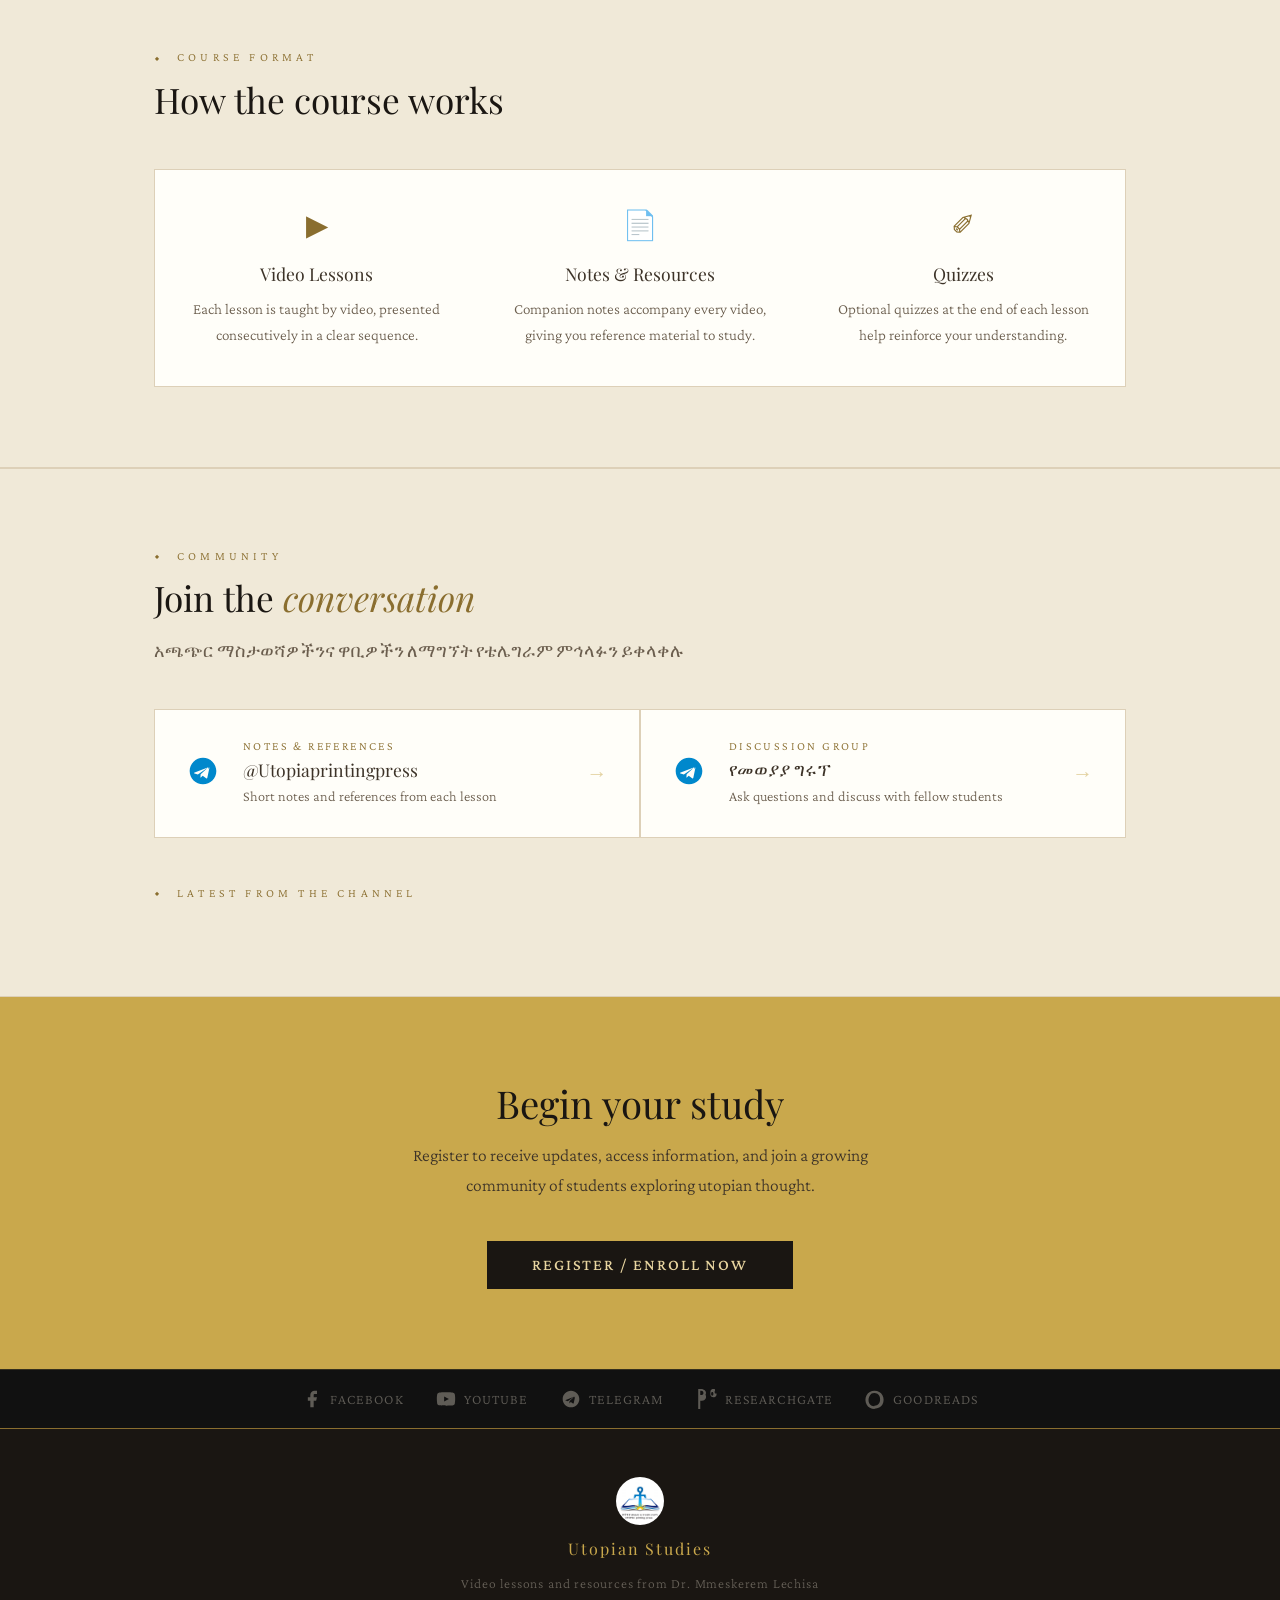
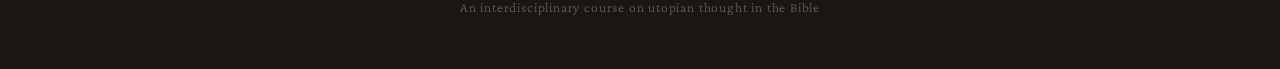
==== commit 2bff622e: "Update index.html the amharic toggle option removed, it is not working" ====
--- a/index.html
+++ b/index.html
@@ -37,7 +37,7 @@
     <li><a href="about.html" data-t="nav_research">Research</a></li>
     <li><a href="books.html" data-t="nav_books">Books</a></li>
     <li><a href="enroll.html" class="nav-enroll" data-t="nav_enroll">Enroll &rarr;</a></li>
-    <li><button id="lang-toggle-btn" onclick="toggleLang()" class="lang-btn">አማርኛ</button></li>
+    <li><button id="lang-toggle-btn" onclick="toggleLang()" class="lang-btn"></button></li>
   </ul>
 </nav>
 
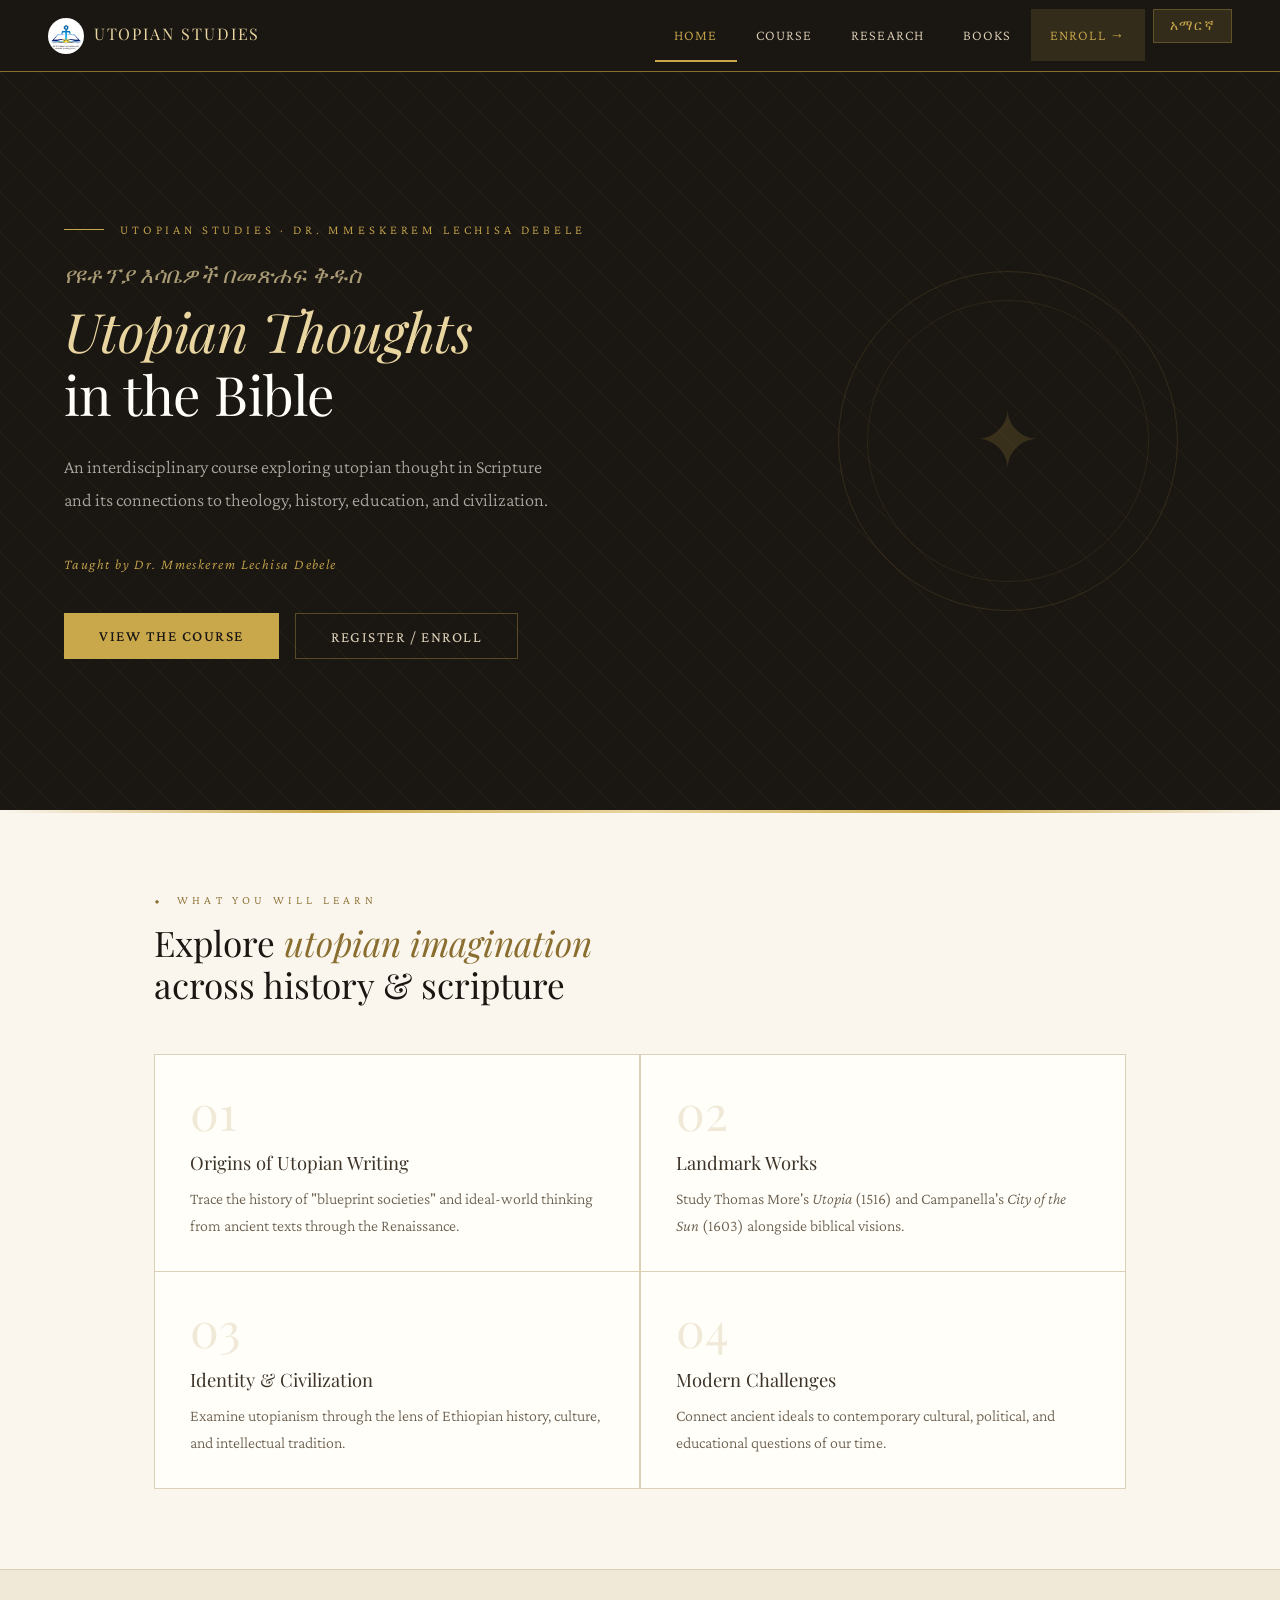
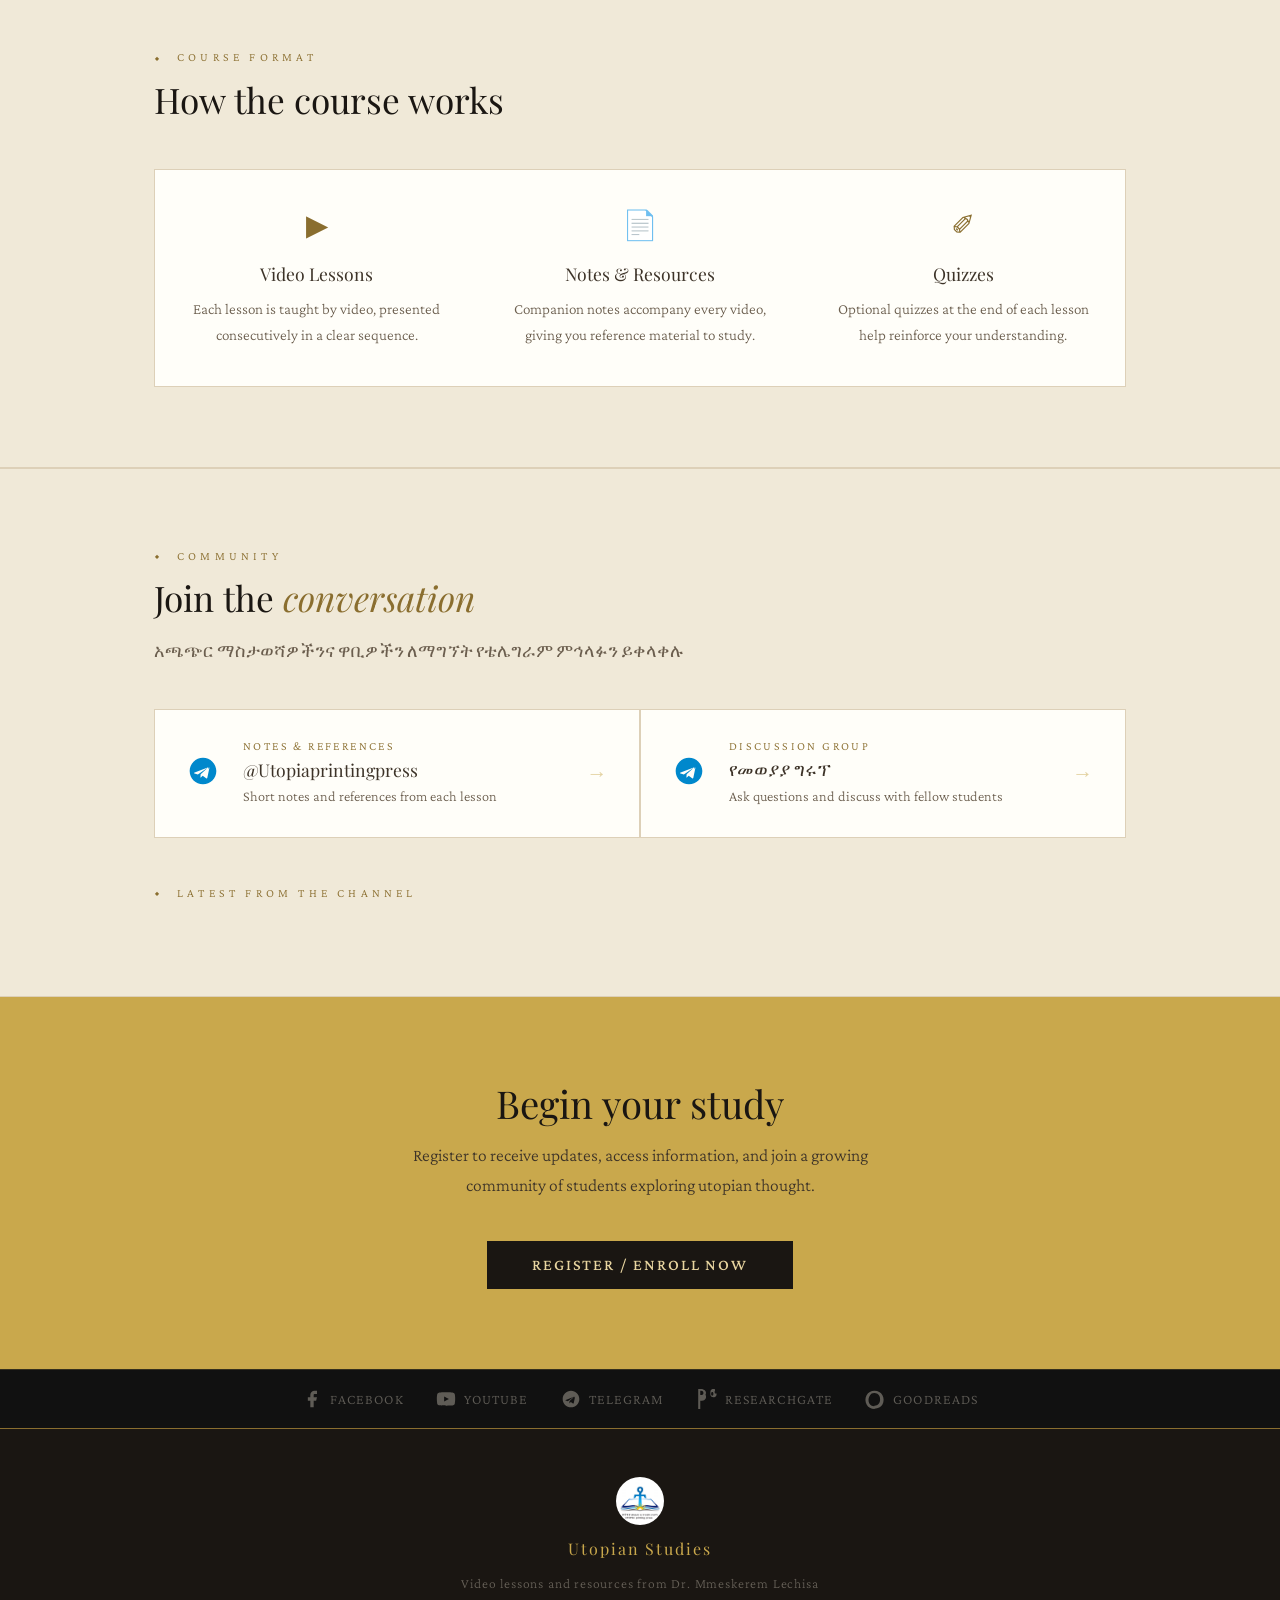
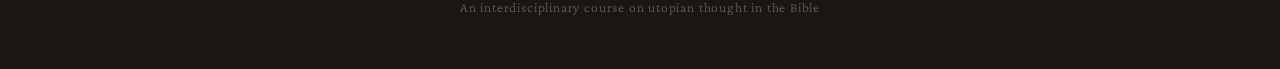
==== commit 78c84b56: "Update index.html put back the  አማርኛ toggle tho still doesnt work" ====
--- a/index.html
+++ b/index.html
@@ -37,7 +37,7 @@
     <li><a href="about.html" data-t="nav_research">Research</a></li>
     <li><a href="books.html" data-t="nav_books">Books</a></li>
     <li><a href="enroll.html" class="nav-enroll" data-t="nav_enroll">Enroll &rarr;</a></li>
-    <li><button id="lang-toggle-btn" onclick="toggleLang()" class="lang-btn"></button></li>
+    <li><button id="lang-toggle-btn" onclick="toggleLang()" class="lang-btn">አማርኛ</button></li>
   </ul>
 </nav>
 
